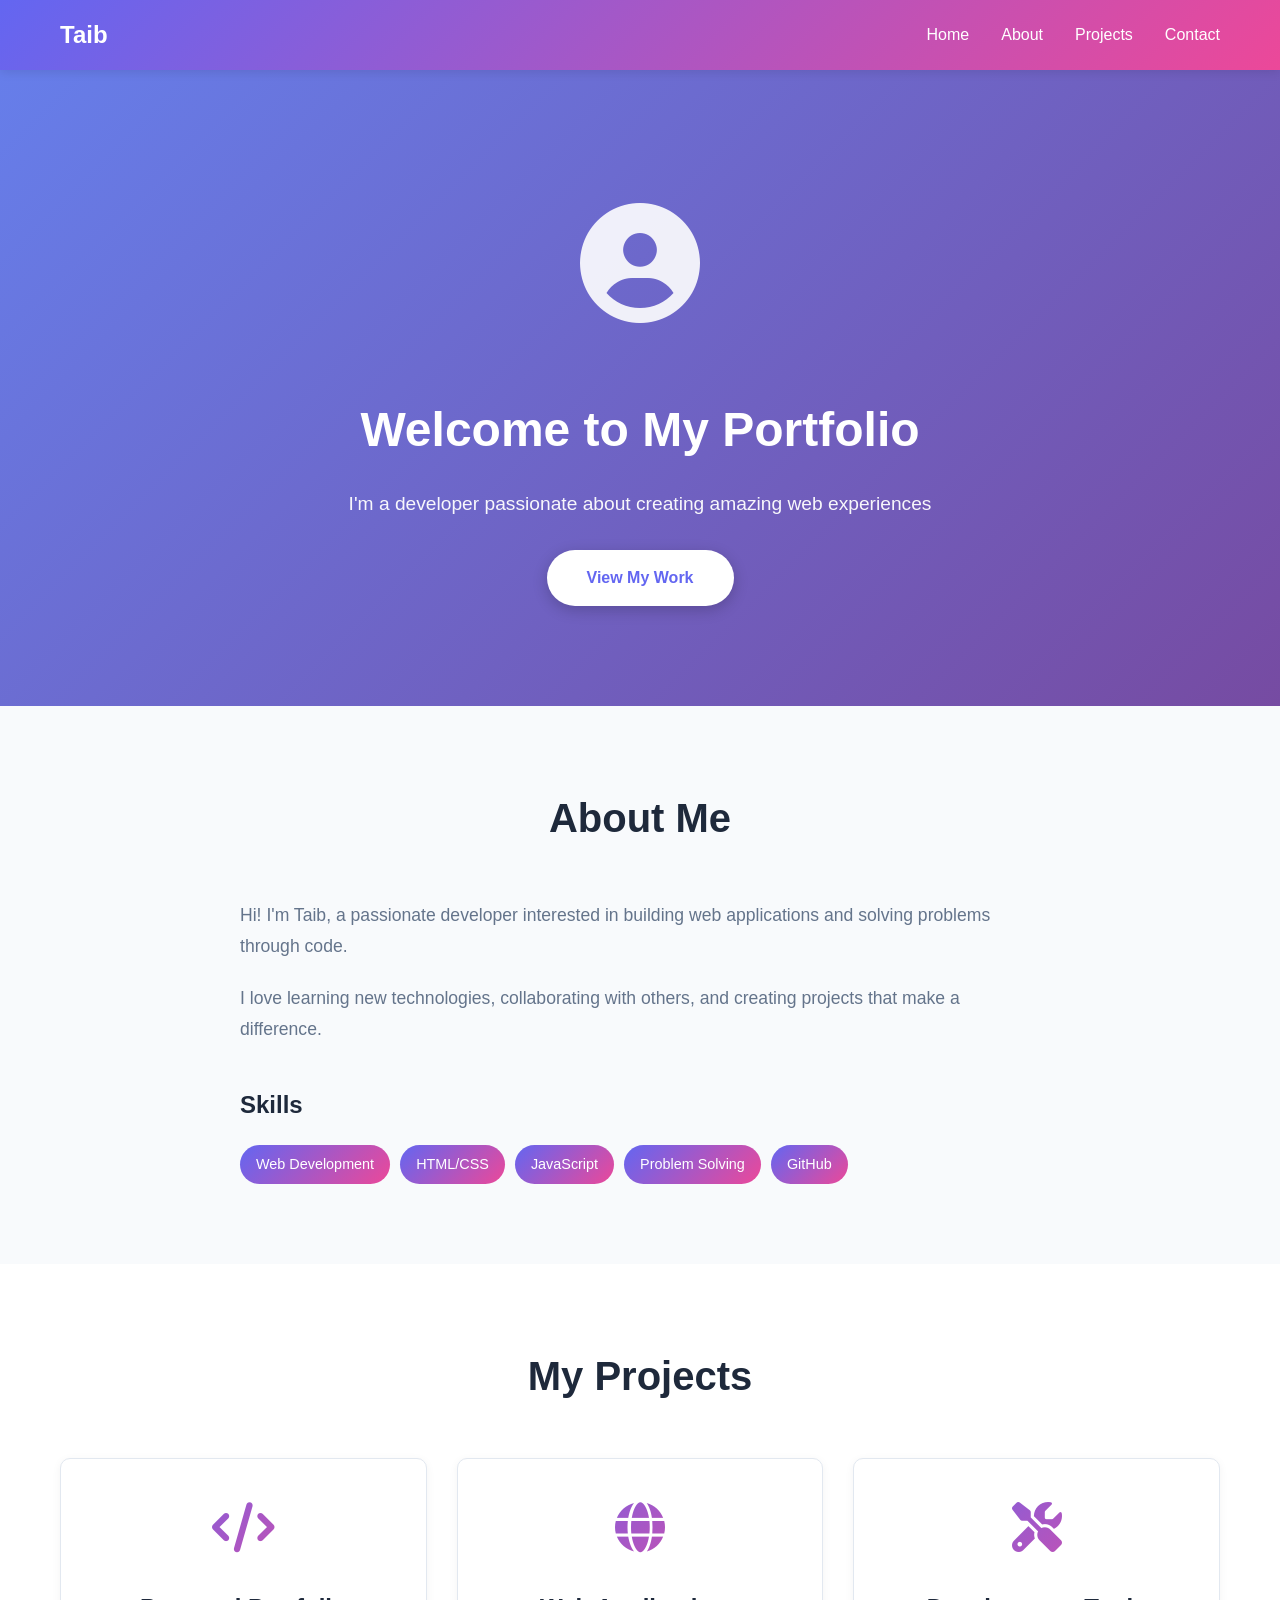
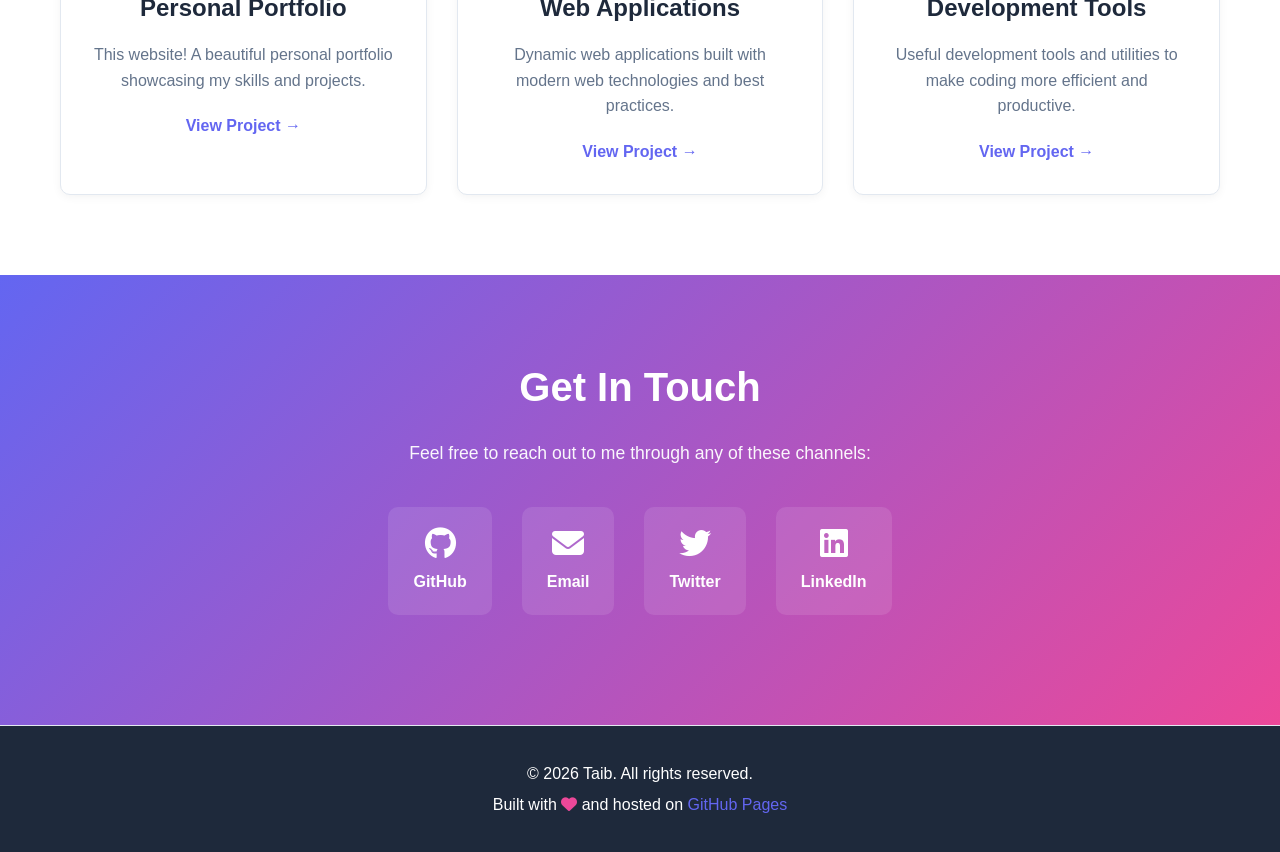
==== index.html @ abb2cbd5 "Initial personal website setup" ====
<!DOCTYPE html>
<html lang="en">
<head>
    <meta charset="UTF-8">
    <meta name="viewport" content="width=device-width, initial-scale=1.0">
    <title>Taib - Personal Portfolio</title>
    <link rel="stylesheet" href="styles.css">
    <link rel="stylesheet" href="https://cdnjs.cloudflare.com/ajax/libs/font-awesome/6.4.0/css/all.min.css">
</head>
<body>
    <!-- Navigation -->
    <nav class="navbar">
        <div class="container">
            <div class="logo">Taib</div>
            <ul class="nav-links">
                <li><a href="#home">Home</a></li>
                <li><a href="#about">About</a></li>
                <li><a href="#projects">Projects</a></li>
                <li><a href="#contact">Contact</a></li>
            </ul>
        </div>
    </nav>

    <!-- Hero Section -->
    <section id="home" class="hero">
        <div class="hero-content">
            <div class="hero-avatar">
                <i class="fas fa-user-circle"></i>
            </div>
            <h1>Welcome to My Portfolio</h1>
            <p>I'm a developer passionate about creating amazing web experiences</p>
            <a href="#projects" class="cta-button">View My Work</a>
        </div>
    </section>

    <!-- About Section -->
    <section id="about" class="about">
        <div class="container">
            <h2>About Me</h2>
            <div class="about-content">
                <div class="about-text">
                    <p>Hi! I'm Taib, a passionate developer interested in building web applications and solving problems through code.</p>
                    <p>I love learning new technologies, collaborating with others, and creating projects that make a difference.</p>
                    <div class="skills">
                        <h3>Skills</h3>
                        <div class="skill-tags">
                            <span class="skill-tag">Web Development</span>
                            <span class="skill-tag">HTML/CSS</span>
                            <span class="skill-tag">JavaScript</span>
                            <span class="skill-tag">Problem Solving</span>
                            <span class="skill-tag">GitHub</span>
                        </div>
                    </div>
                </div>
            </div>
        </div>
    </section>

    <!-- Projects Section -->
    <section id="projects" class="projects">
        <div class="container">
            <h2>My Projects</h2>
            <div class="projects-grid">
                <div class="project-card">
                    <div class="project-icon">
                        <i class="fas fa-code"></i>
                    </div>
                    <h3>Personal Portfolio</h3>
                    <p>This website! A beautiful personal portfolio showcasing my skills and projects.</p>
                    <a href="#" class="project-link">View Project →</a>
                </div>
                <div class="project-card">
                    <div class="project-icon">
                        <i class="fas fa-globe"></i>
                    </div>
                    <h3>Web Applications</h3>
                    <p>Dynamic web applications built with modern web technologies and best practices.</p>
                    <a href="#" class="project-link">View Project →</a>
                </div>
                <div class="project-card">
                    <div class="project-icon">
                        <i class="fas fa-tools"></i>
                    </div>
                    <h3>Development Tools</h3>
                    <p>Useful development tools and utilities to make coding more efficient and productive.</p>
                    <a href="#" class="project-link">View Project →</a>
                </div>
            </div>
        </div>
    </section>

    <!-- Contact Section -->
    <section id="contact" class="contact">
        <div class="container">
            <h2>Get In Touch</h2>
            <p>Feel free to reach out to me through any of these channels:</p>
            <div class="contact-links">
                <a href="https://github.com/taib426" class="contact-link" target="_blank">
                    <i class="fab fa-github"></i>
                    <span>GitHub</span>
                </a>
                <a href="mailto:your-email@example.com" class="contact-link">
                    <i class="fas fa-envelope"></i>
                    <span>Email</span>
                </a>
                <a href="https://twitter.com" class="contact-link" target="_blank">
                    <i class="fab fa-twitter"></i>
                    <span>Twitter</span>
                </a>
                <a href="https://linkedin.com" class="contact-link" target="_blank">
                    <i class="fab fa-linkedin"></i>
                    <span>LinkedIn</span>
                </a>
            </div>
        </div>
    </section>

    <!-- Footer -->
    <footer class="footer">
        <div class="container">
            <p>&copy; 2026 Taib. All rights reserved.</p>
            <p>Built with <i class="fas fa-heart"></i> and hosted on <a href="https://pages.github.com/" target="_blank">GitHub Pages</a></p>
        </div>
    </footer>

    <script src="script.js"></script>
</body>
</html>
---- styles.css ----
* {
    margin: 0;
    padding: 0;
    box-sizing: border-box;
}

:root {
    --primary-color: #6366f1;
    --secondary-color: #ec4899;
    --dark-bg: #0f172a;
    --light-bg: #f8fafc;
    --text-dark: #1e293b;
    --text-light: #64748b;
    --border-color: #e2e8f0;
}

body {
    font-family: 'Segoe UI', Tahoma, Geneva, Verdana, sans-serif;
    line-height: 1.6;
    color: var(--text-dark);
    background-color: #ffffff;
}

.container {
    max-width: 1200px;
    margin: 0 auto;
    padding: 0 20px;
}

/* Navigation */
.navbar {
    background: linear-gradient(135deg, var(--primary-color) 0%, var(--secondary-color) 100%);
    padding: 1rem 0;
    position: sticky;
    top: 0;
    z-index: 100;
    box-shadow: 0 2px 10px rgba(0, 0, 0, 0.1);
}

.navbar .container {
    display: flex;
    justify-content: space-between;
    align-items: center;
}

.logo {
    font-size: 1.5rem;
    font-weight: bold;
    color: white;
}

.nav-links {
    display: flex;
    list-style: none;
    gap: 2rem;
}

.nav-links a {
    color: white;
    text-decoration: none;
    font-weight: 500;
    transition: opacity 0.3s ease;
}

.nav-links a:hover {
    opacity: 0.8;
}

/* Hero Section */
.hero {
    background: linear-gradient(135deg, #667eea 0%, #764ba2 100%);
    color: white;
    padding: 100px 20px;
    text-align: center;
    min-height: 600px;
    display: flex;
    align-items: center;
    justify-content: center;
}

.hero-content {
    max-width: 600px;
}

.hero-avatar {
    font-size: 120px;
    margin-bottom: 30px;
    opacity: 0.9;
}

.hero h1 {
    font-size: 3rem;
    margin-bottom: 20px;
    font-weight: bold;
}

.hero p {
    font-size: 1.2rem;
    margin-bottom: 30px;
    opacity: 0.95;
}

.cta-button {
    display: inline-block;
    padding: 15px 40px;
    background-color: white;
    color: var(--primary-color);
    text-decoration: none;
    border-radius: 50px;
    font-weight: bold;
    transition: transform 0.3s ease, box-shadow 0.3s ease;
    box-shadow: 0 4px 15px rgba(0, 0, 0, 0.2);
}

.cta-button:hover {
    transform: translateY(-3px);
    box-shadow: 0 6px 20px rgba(0, 0, 0, 0.3);
}

/* About Section */
.about {
    padding: 80px 20px;
    background-color: var(--light-bg);
}

.about h2 {
    font-size: 2.5rem;
    margin-bottom: 50px;
    text-align: center;
    color: var(--text-dark);
}

.about-content {
    max-width: 800px;
    margin: 0 auto;
}

.about-text p {
    font-size: 1.1rem;
    margin-bottom: 20px;
    color: var(--text-light);
    line-height: 1.8;
}

.skills {
    margin-top: 40px;
}

.skills h3 {
    font-size: 1.5rem;
    margin-bottom: 20px;
    color: var(--text-dark);
}

.skill-tags {
    display: flex;
    flex-wrap: wrap;
    gap: 10px;
}

.skill-tag {
    display: inline-block;
    padding: 8px 16px;
    background: linear-gradient(135deg, var(--primary-color) 0%, var(--secondary-color) 100%);
    color: white;
    border-radius: 20px;
    font-size: 0.9rem;
    font-weight: 500;
}

/* Projects Section */
.projects {
    padding: 80px 20px;
}

.projects h2 {
    font-size: 2.5rem;
    margin-bottom: 50px;
    text-align: center;
    color: var(--text-dark);
}

.projects-grid {
    display: grid;
    grid-template-columns: repeat(auto-fit, minmax(300px, 1fr));
    gap: 30px;
    max-width: 1200px;
    margin: 0 auto;
}

.project-card {
    background: white;
    border: 1px solid var(--border-color);
    border-radius: 10px;
    padding: 30px;
    text-align: center;
    transition: transform 0.3s ease, box-shadow 0.3s ease;
    box-shadow: 0 2px 10px rgba(0, 0, 0, 0.05);
}

.project-card:hover {
    transform: translateY(-10px);
    box-shadow: 0 10px 30px rgba(0, 0, 0, 0.1);
}

.project-icon {
    font-size: 50px;
    background: linear-gradient(135deg, var(--primary-color) 0%, var(--secondary-color) 100%);
    -webkit-background-clip: text;
    -webkit-text-fill-color: transparent;
    margin-bottom: 20px;
}

.project-card h3 {
    font-size: 1.5rem;
    margin-bottom: 15px;
    color: var(--text-dark);
}

.project-card p {
    color: var(--text-light);
    margin-bottom: 20px;
    line-height: 1.6;
}

.project-link {
    color: var(--primary-color);
    text-decoration: none;
    font-weight: 600;
    transition: color 0.3s ease;
}

.project-link:hover {
    color: var(--secondary-color);
}

/* Contact Section */
.contact {
    background: linear-gradient(135deg, var(--primary-color) 0%, var(--secondary-color) 100%);
    color: white;
    padding: 80px 20px;
    text-align: center;
}

.contact h2 {
    font-size: 2.5rem;
    margin-bottom: 20px;
}

.contact > .container > p {
    font-size: 1.1rem;
    margin-bottom: 40px;
    opacity: 0.95;
}

.contact-links {
    display: flex;
    justify-content: center;
    gap: 30px;
    flex-wrap: wrap;
    margin-bottom: 30px;
}

.contact-link {
    display: flex;
    flex-direction: column;
    align-items: center;
    gap: 10px;
    color: white;
    text-decoration: none;
    transition: transform 0.3s ease;
    padding: 20px 25px;
    background: rgba(255, 255, 255, 0.1);
    border-radius: 10px;
}

.contact-link i {
    font-size: 2rem;
}

.contact-link span {
    font-weight: 600;
}

.contact-link:hover {
    transform: scale(1.1);
    background: rgba(255, 255, 255, 0.2);
}

/* Footer */
.footer {
    background-color: var(--text-dark);
    color: white;
    text-align: center;
    padding: 30px 20px;
    border-top: 1px solid var(--border-color);
}

.footer p {
    margin: 5px 0;
}

.footer a {
    color: var(--primary-color);
    text-decoration: none;
}

.footer a:hover {
    text-decoration: underline;
}

.footer i {
    color: var(--secondary-color);
}

/* Responsive */
@media (max-width: 768px) {
    .nav-links {
        gap: 1rem;
        font-size: 0.9rem;
    }

    .hero h1 {
        font-size: 2rem;
    }

    .hero-avatar {
        font-size: 80px;
    }

    .about h2,
    .projects h2,
    .contact h2 {
        font-size: 2rem;
    }

    .projects-grid {
        grid-template-columns: 1fr;
    }

    .contact-links {
        gap: 15px;
    }

    .contact-link {
        padding: 15px 20px;
    }
}
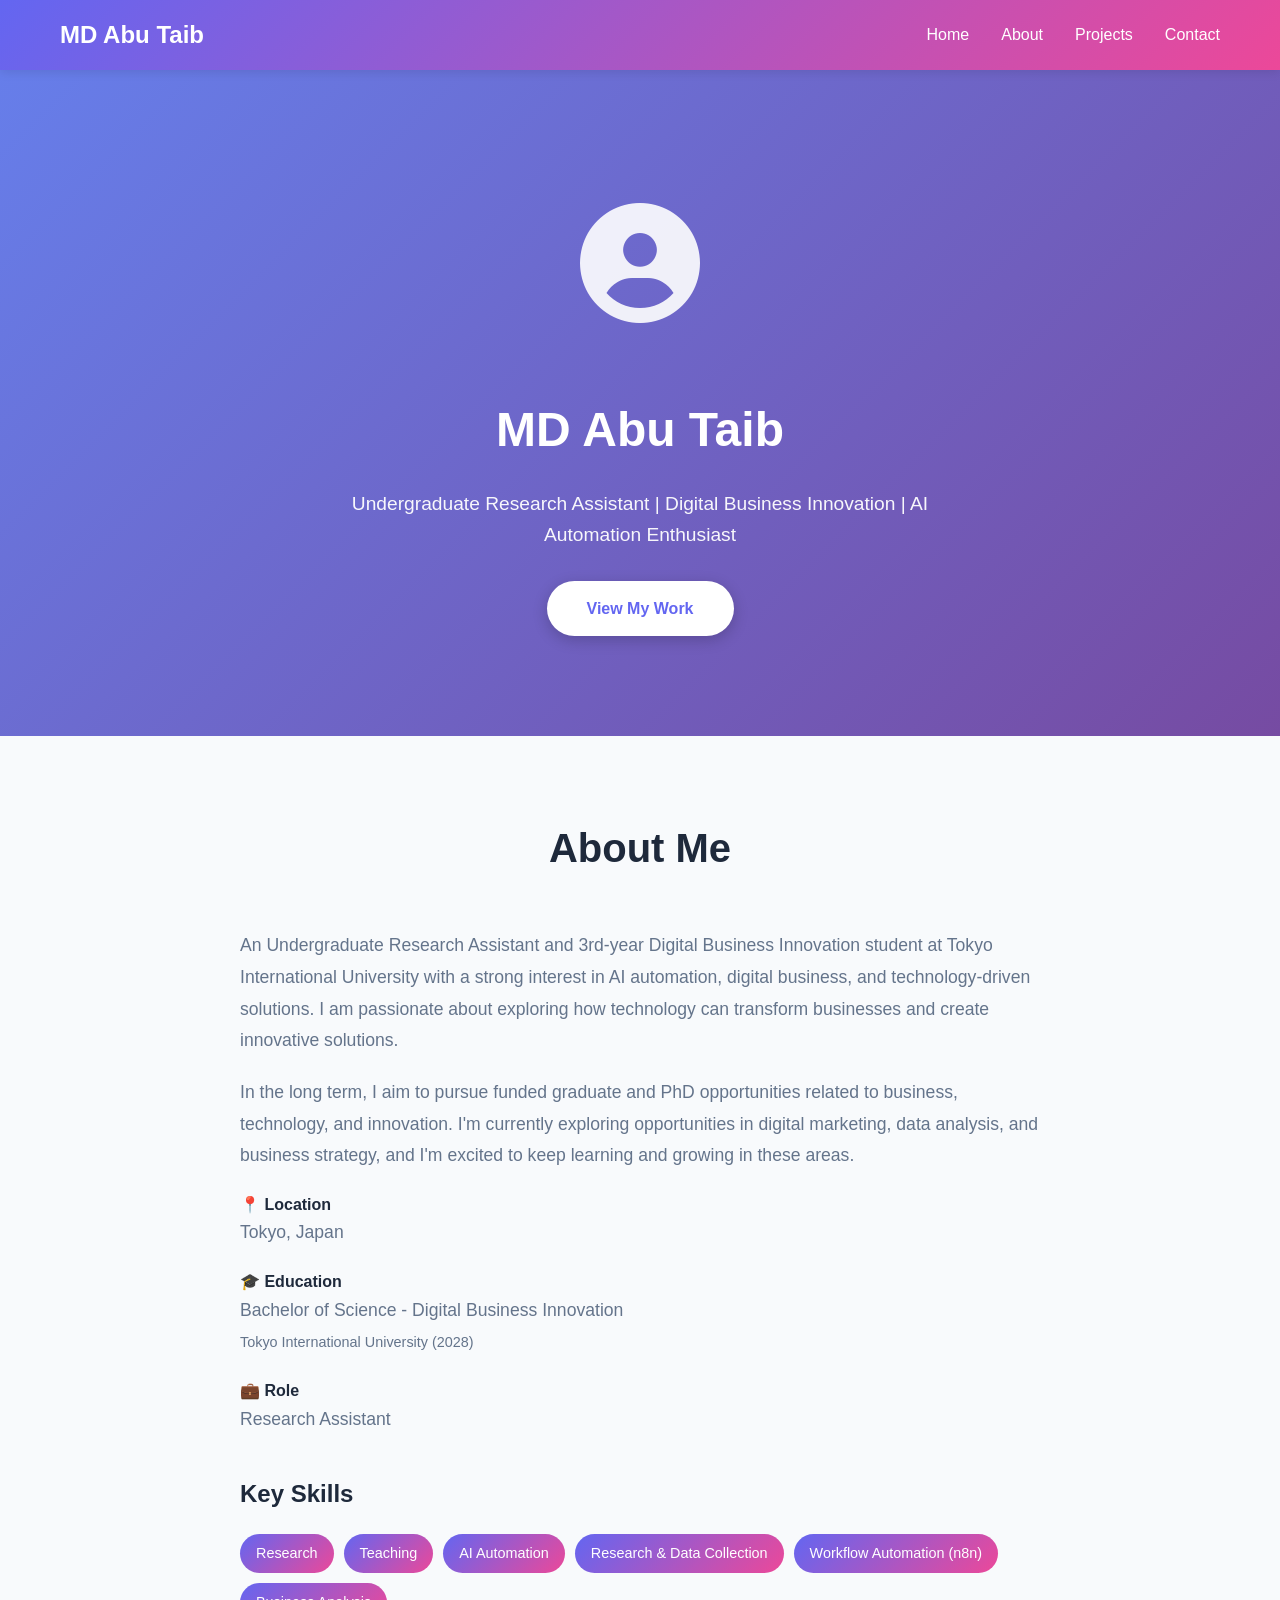
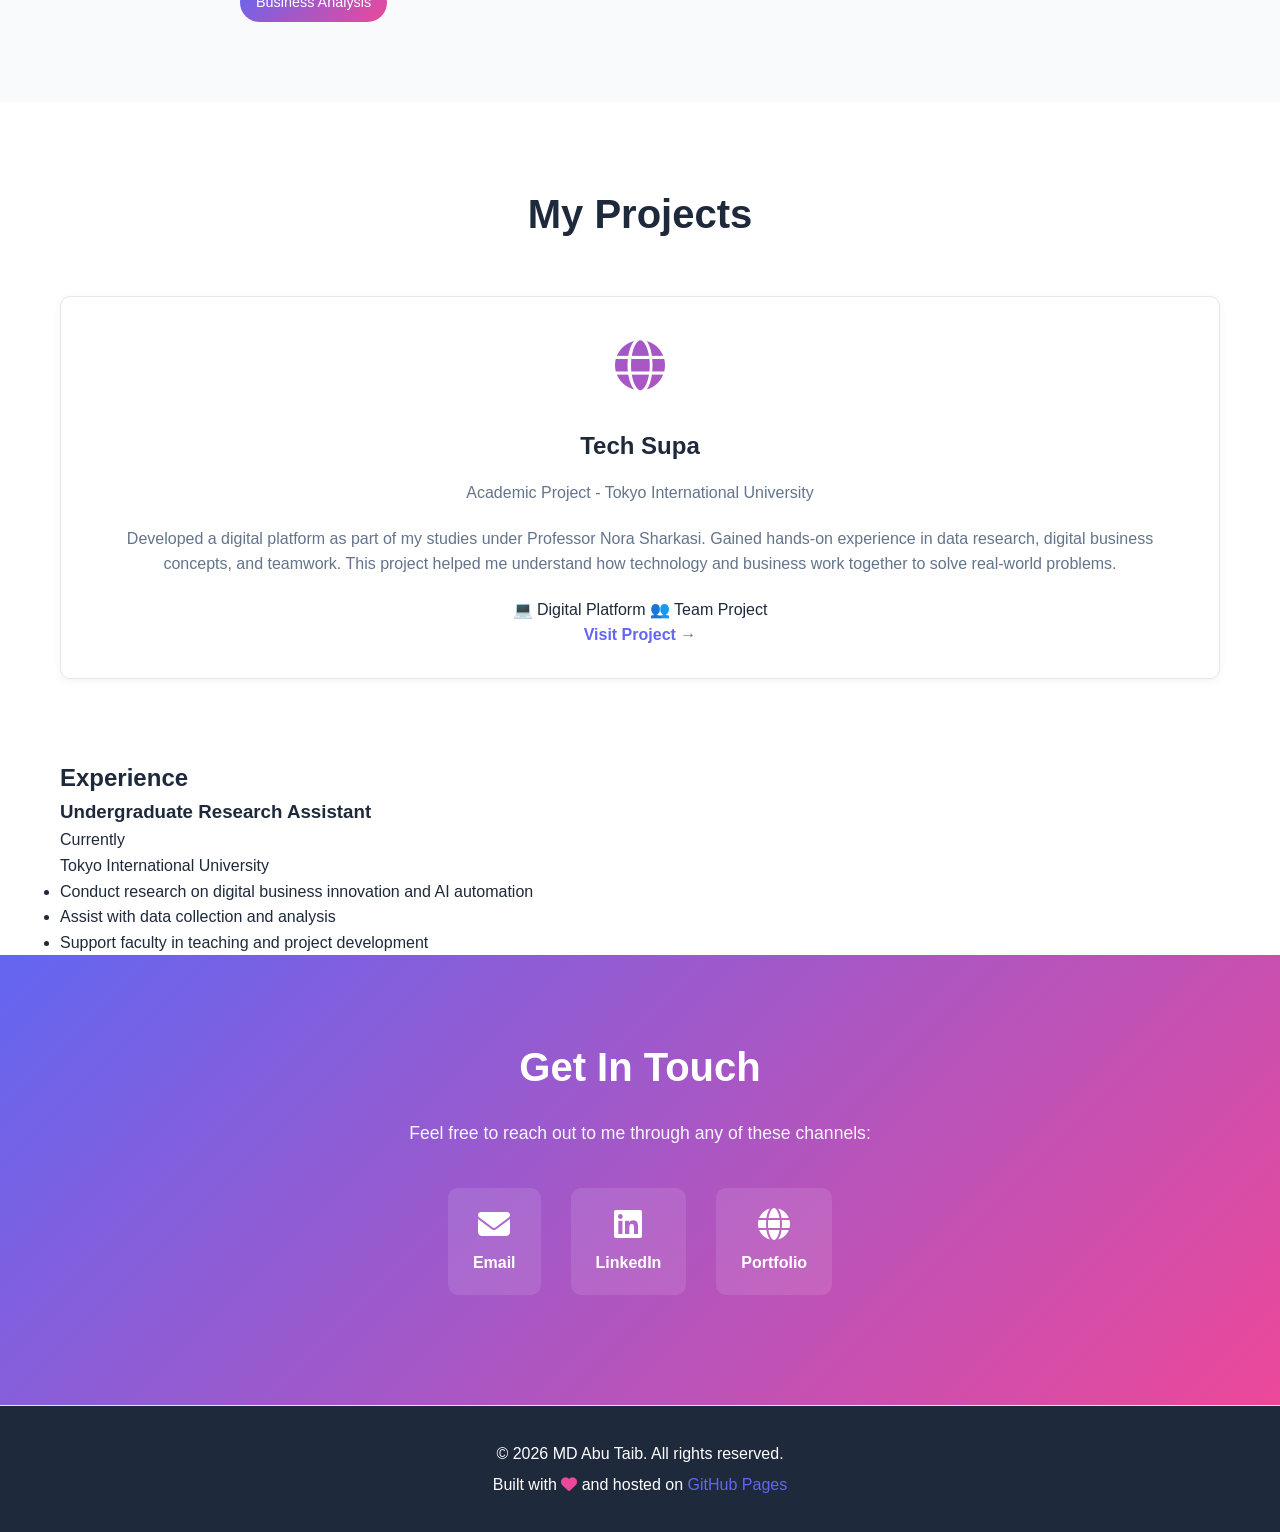
==== commit 1932c0fc: "Update personal website with Taib's actual information" ====
--- a/index.html
+++ b/index.html
@@ -3,7 +3,7 @@
 <head>
     <meta charset="UTF-8">
     <meta name="viewport" content="width=device-width, initial-scale=1.0">
-    <title>Taib - Personal Portfolio</title>
+    <title>MD Abu Taib - Digital Business Innovation & AI Automation</title>
     <link rel="stylesheet" href="styles.css">
     <link rel="stylesheet" href="https://cdnjs.cloudflare.com/ajax/libs/font-awesome/6.4.0/css/all.min.css">
 </head>
@@ -11,7 +11,7 @@
     <!-- Navigation -->
     <nav class="navbar">
         <div class="container">
-            <div class="logo">Taib</div>
+            <div class="logo">MD Abu Taib</div>
             <ul class="nav-links">
                 <li><a href="#home">Home</a></li>
                 <li><a href="#about">About</a></li>
@@ -27,8 +27,8 @@
             <div class="hero-avatar">
                 <i class="fas fa-user-circle"></i>
             </div>
-            <h1>Welcome to My Portfolio</h1>
-            <p>I'm a developer passionate about creating amazing web experiences</p>
+            <h1>MD Abu Taib</h1>
+            <p>Undergraduate Research Assistant | Digital Business Innovation | AI Automation Enthusiast</p>
             <a href="#projects" class="cta-button">View My Work</a>
         </div>
     </section>
@@ -39,16 +39,33 @@
             <h2>About Me</h2>
             <div class="about-content">
                 <div class="about-text">
-                    <p>Hi! I'm Taib, a passionate developer interested in building web applications and solving problems through code.</p>
-                    <p>I love learning new technologies, collaborating with others, and creating projects that make a difference.</p>
+                    <p>An Undergraduate Research Assistant and 3rd-year Digital Business Innovation student at Tokyo International University with a strong interest in AI automation, digital business, and technology-driven solutions. I am passionate about exploring how technology can transform businesses and create innovative solutions.</p>
+                    <p>In the long term, I aim to pursue funded graduate and PhD opportunities related to business, technology, and innovation. I'm currently exploring opportunities in digital marketing, data analysis, and business strategy, and I'm excited to keep learning and growing in these areas.</p>
+                    
+                    <div class="info-cards">
+                        <div class="info-card">
+                            <h4>📍 Location</h4>
+                            <p>Tokyo, Japan</p>
+                        </div>
+                        <div class="info-card">
+                            <h4>🎓 Education</h4>
+                            <p>Bachelor of Science - Digital Business Innovation<br><span style="font-size: 0.9rem;">Tokyo International University (2028)</span></p>
+                        </div>
+                        <div class="info-card">
+                            <h4>💼 Role</h4>
+                            <p>Research Assistant</p>
+                        </div>
+                    </div>
+
                     <div class="skills">
-                        <h3>Skills</h3>
+                        <h3>Key Skills</h3>
                         <div class="skill-tags">
-                            <span class="skill-tag">Web Development</span>
-                            <span class="skill-tag">HTML/CSS</span>
-                            <span class="skill-tag">JavaScript</span>
-                            <span class="skill-tag">Problem Solving</span>
-                            <span class="skill-tag">GitHub</span>
+                            <span class="skill-tag">Research</span>
+                            <span class="skill-tag">Teaching</span>
+                            <span class="skill-tag">AI Automation</span>
+                            <span class="skill-tag">Research & Data Collection</span>
+                            <span class="skill-tag">Workflow Automation (n8n)</span>
+                            <span class="skill-tag">Business Analysis</span>
                         </div>
                     </div>
                 </div>
@@ -63,28 +80,36 @@
             <div class="projects-grid">
                 <div class="project-card">
                     <div class="project-icon">
-                        <i class="fas fa-code"></i>
-                    </div>
-                    <h3>Personal Portfolio</h3>
-                    <p>This website! A beautiful personal portfolio showcasing my skills and projects.</p>
-                    <a href="#" class="project-link">View Project →</a>
-                </div>
-                <div class="project-card">
-                    <div class="project-icon">
                         <i class="fas fa-globe"></i>
                     </div>
-                    <h3>Web Applications</h3>
-                    <p>Dynamic web applications built with modern web technologies and best practices.</p>
-                    <a href="#" class="project-link">View Project →</a>
+                    <h3>Tech Supa</h3>
+                    <p class="project-subtitle">Academic Project - Tokyo International University</p>
+                    <p>Developed a digital platform as part of my studies under Professor Nora Sharkasi. Gained hands-on experience in data research, digital business concepts, and teamwork. This project helped me understand how technology and business work together to solve real-world problems.</p>
+                    <div class="project-meta">
+                        <span class="meta-item">💻 Digital Platform</span>
+                        <span class="meta-item">👥 Team Project</span>
+                    </div>
+                    <a href="https://tech-supa.com/" class="project-link" target="_blank">Visit Project →</a>
                 </div>
-                <div class="project-card">
-                    <div class="project-icon">
-                        <i class="fas fa-tools"></i>
-                    </div>
-                    <h3>Development Tools</h3>
-                    <p>Useful development tools and utilities to make coding more efficient and productive.</p>
-                    <a href="#" class="project-link">View Project →</a>
+            </div>
+        </div>
+    </section>
+
+    <!-- Experience Section -->
+    <section class="experience">
+        <div class="container">
+            <h2>Experience</h2>
+            <div class="experience-item">
+                <div class="experience-header">
+                    <h3>Undergraduate Research Assistant</h3>
+                    <span class="experience-date">Currently</span>
                 </div>
+                <p class="experience-org">Tokyo International University</p>
+                <ul class="experience-details">
+                    <li>Conduct research on digital business innovation and AI automation</li>
+                    <li>Assist with data collection and analysis</li>
+                    <li>Support faculty in teaching and project development</li>
+                </ul>
             </div>
         </div>
     </section>
@@ -95,21 +120,17 @@
             <h2>Get In Touch</h2>
             <p>Feel free to reach out to me through any of these channels:</p>
             <div class="contact-links">
-                <a href="https://github.com/taib426" class="contact-link" target="_blank">
-                    <i class="fab fa-github"></i>
-                    <span>GitHub</span>
-                </a>
-                <a href="mailto:your-email@example.com" class="contact-link">
+                <a href="mailto:taibabu426@gmail.com" class="contact-link">
                     <i class="fas fa-envelope"></i>
                     <span>Email</span>
                 </a>
-                <a href="https://twitter.com" class="contact-link" target="_blank">
-                    <i class="fab fa-twitter"></i>
-                    <span>Twitter</span>
-                </a>
-                <a href="https://linkedin.com" class="contact-link" target="_blank">
+                <a href="https://www.linkedin.com/in/md-abu-taib-510877267/" class="contact-link" target="_blank">
                     <i class="fab fa-linkedin"></i>
                     <span>LinkedIn</span>
+                </a>
+                <a href="https://tech-supa.com/" class="contact-link" target="_blank">
+                    <i class="fas fa-globe"></i>
+                    <span>Portfolio</span>
                 </a>
             </div>
         </div>
@@ -118,7 +139,7 @@
     <!-- Footer -->
     <footer class="footer">
         <div class="container">
-            <p>&copy; 2026 Taib. All rights reserved.</p>
+            <p>&copy; 2026 MD Abu Taib. All rights reserved.</p>
             <p>Built with <i class="fas fa-heart"></i> and hosted on <a href="https://pages.github.com/" target="_blank">GitHub Pages</a></p>
         </div>
     </footer>
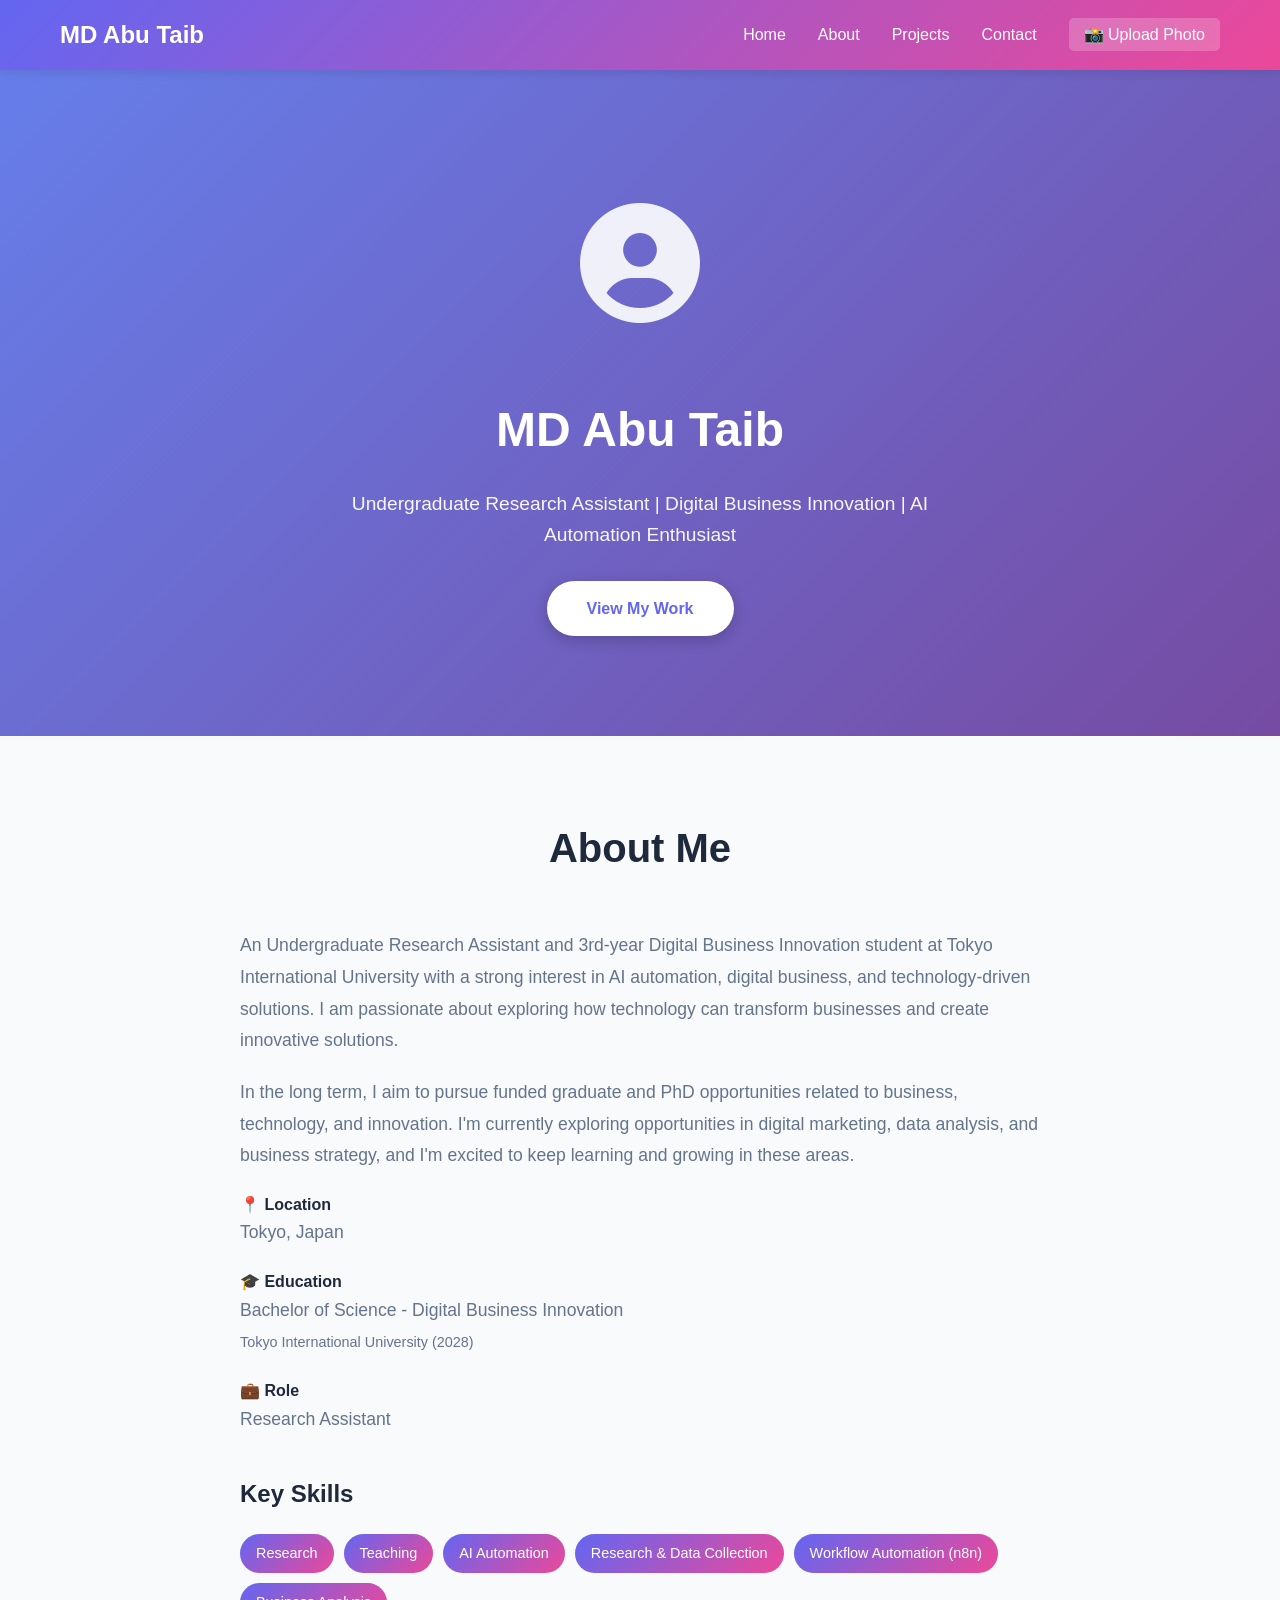
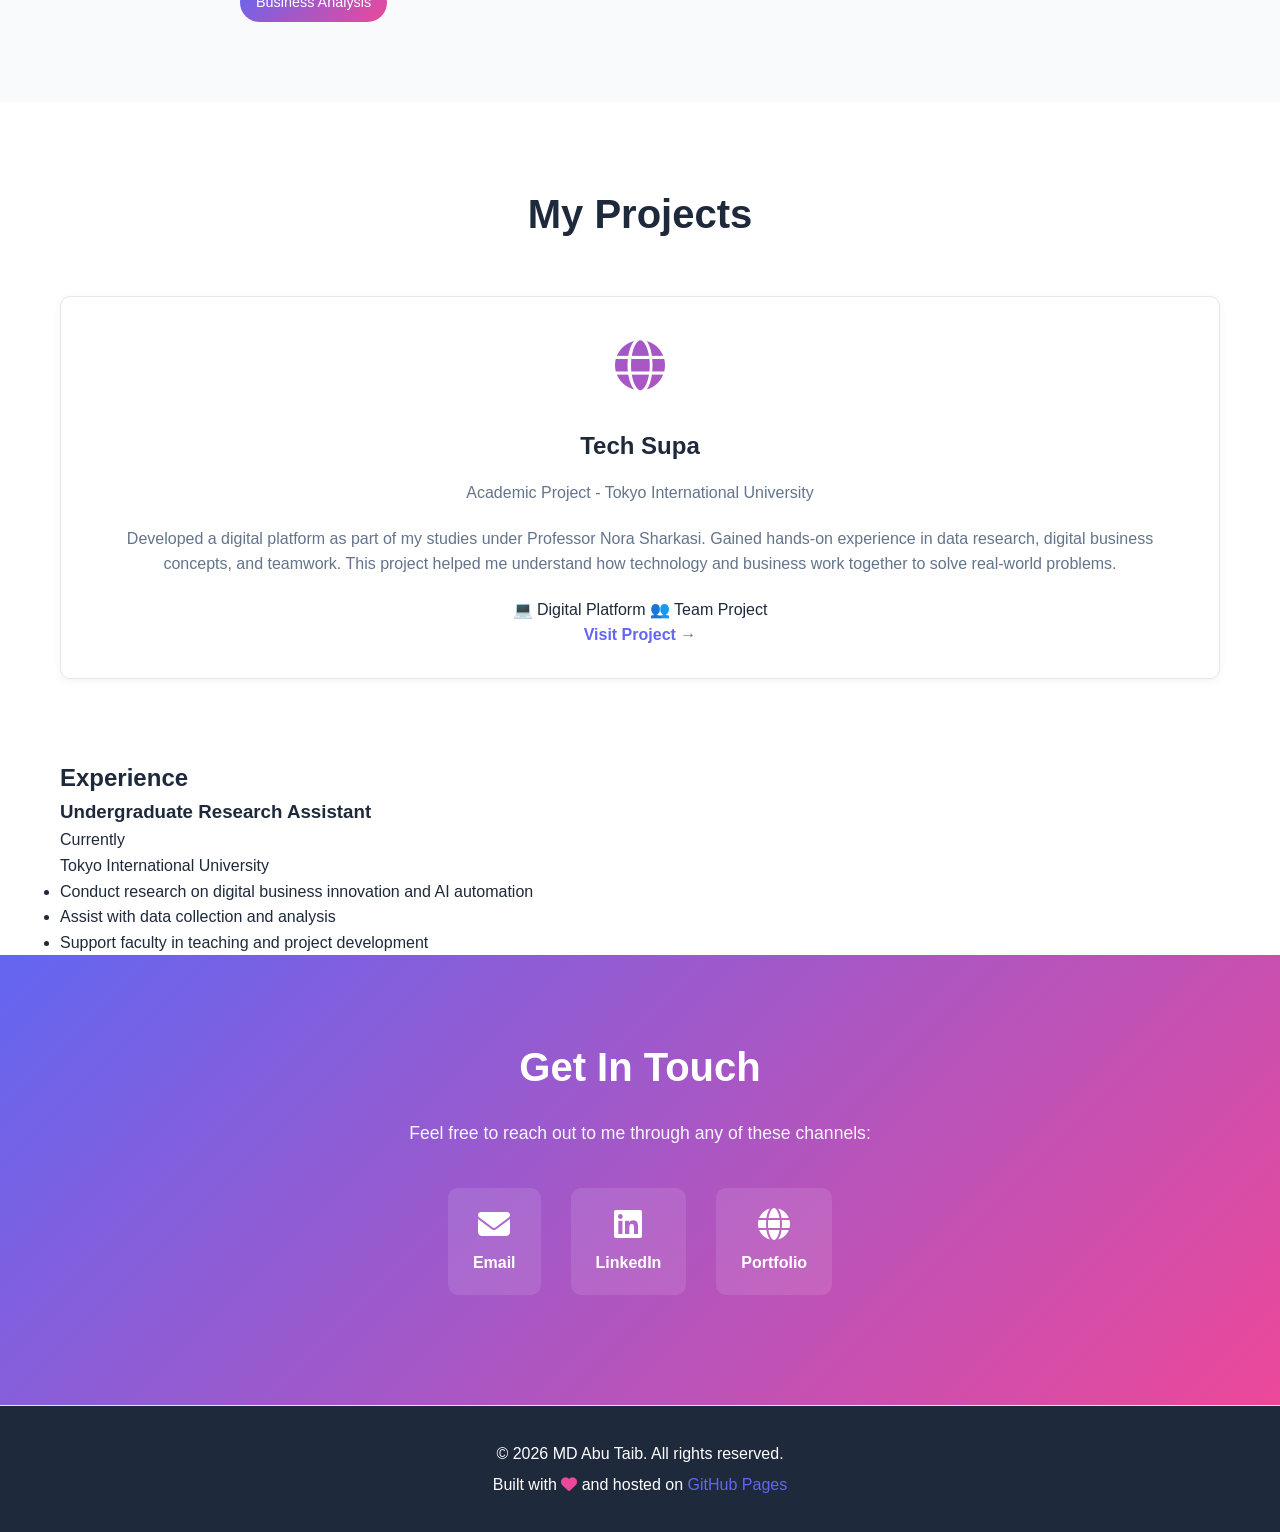
==== commit 96629000: "Update homepage with working upload photo link in navigation" ====
--- a/index.html
+++ b/index.html
@@ -6,6 +6,17 @@
     <title>MD Abu Taib - Digital Business Innovation & AI Automation</title>
     <link rel="stylesheet" href="styles.css">
     <link rel="stylesheet" href="https://cdnjs.cloudflare.com/ajax/libs/font-awesome/6.4.0/css/all.min.css">
+    <style>
+        .profile-image {
+            width: 200px;
+            height: 200px;
+            border-radius: 50%;
+            object-fit: cover;
+            border: 5px solid white;
+            box-shadow: 0 10px 30px rgba(0, 0, 0, 0.2);
+            margin-bottom: 30px;
+        }
+    </style>
 </head>
 <body>
     <!-- Navigation -->
@@ -17,6 +28,7 @@
                 <li><a href="#about">About</a></li>
                 <li><a href="#projects">Projects</a></li>
                 <li><a href="#contact">Contact</a></li>
+                <li><a href="upload.html" style="background: rgba(255,255,255,0.2); padding: 8px 15px; border-radius: 5px;">📸 Upload Photo</a></li>
             </ul>
         </div>
     </nav>
@@ -25,7 +37,10 @@
     <section id="home" class="hero">
         <div class="hero-content">
             <div class="hero-avatar">
-                <i class="fas fa-user-circle"></i>
+                <img src="profile.jpg" alt="MD Abu Taib Profile Photo" class="profile-image" onerror="this.style.display='none'; document.querySelector('.fallback-avatar').style.display='block';">
+                <div class="fallback-avatar" style="display: none;">
+                    <i class="fas fa-user-circle"></i>
+                </div>
             </div>
             <h1>MD Abu Taib</h1>
             <p>Undergraduate Research Assistant | Digital Business Innovation | AI Automation Enthusiast</p>
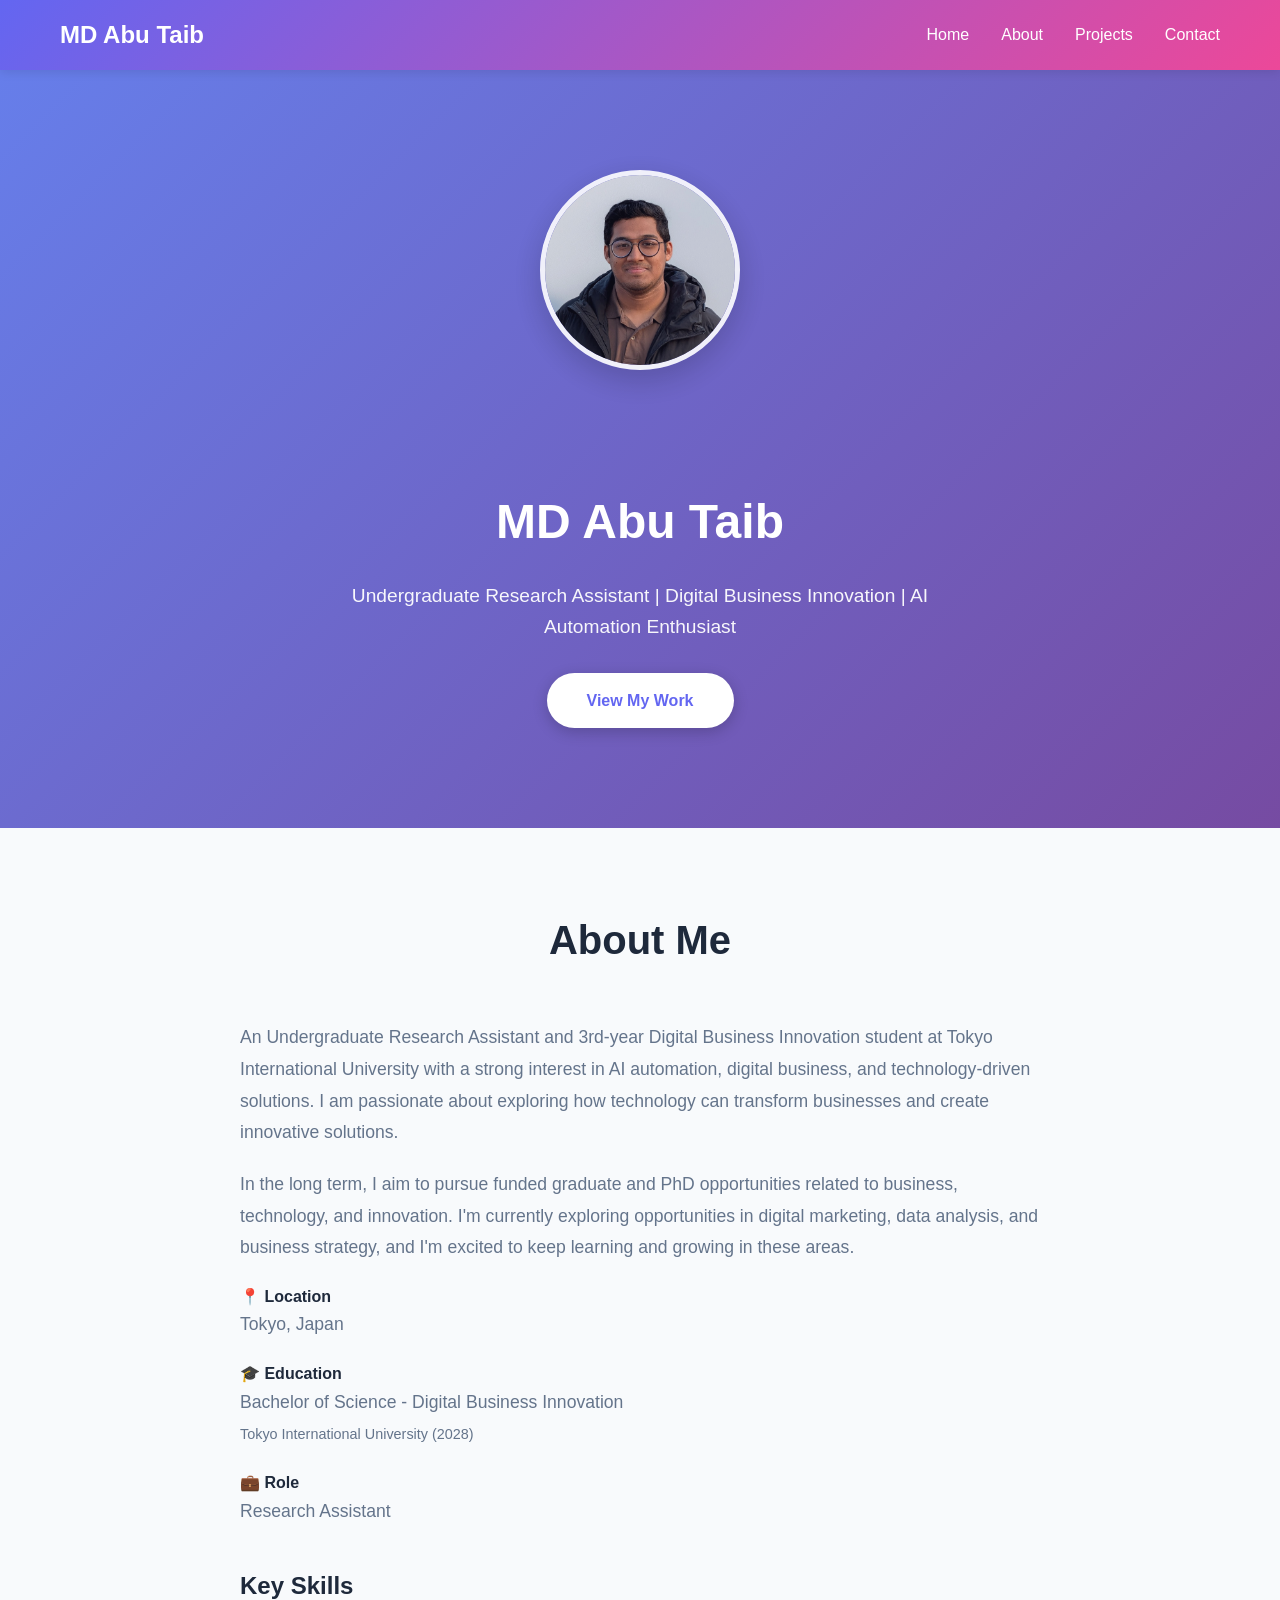
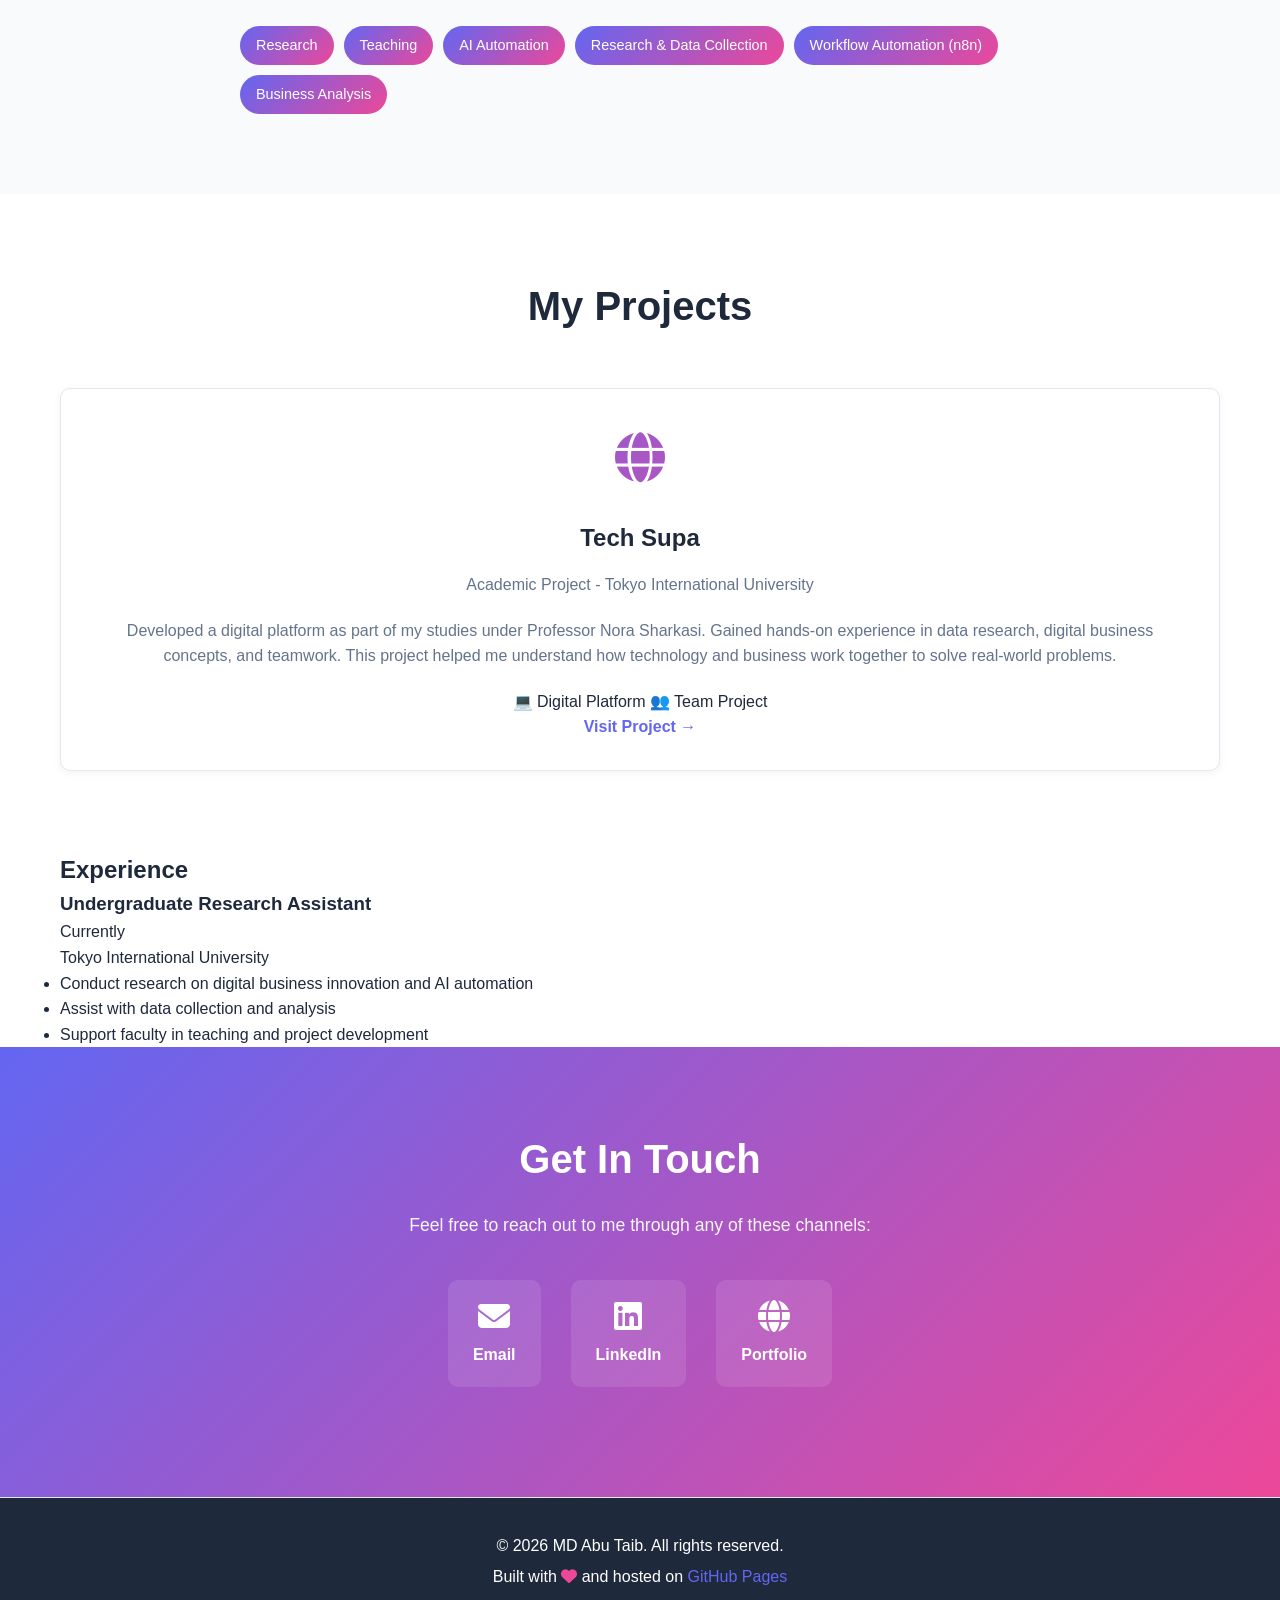
==== commit 72372c66: "Remove Upload Photo button from navigation" ====
--- a/index.html
+++ b/index.html
@@ -28,7 +28,6 @@
                 <li><a href="#about">About</a></li>
                 <li><a href="#projects">Projects</a></li>
                 <li><a href="#contact">Contact</a></li>
-                <li><a href="upload.html" style="background: rgba(255,255,255,0.2); padding: 8px 15px; border-radius: 5px;">📸 Upload Photo</a></li>
             </ul>
         </div>
     </nav>
